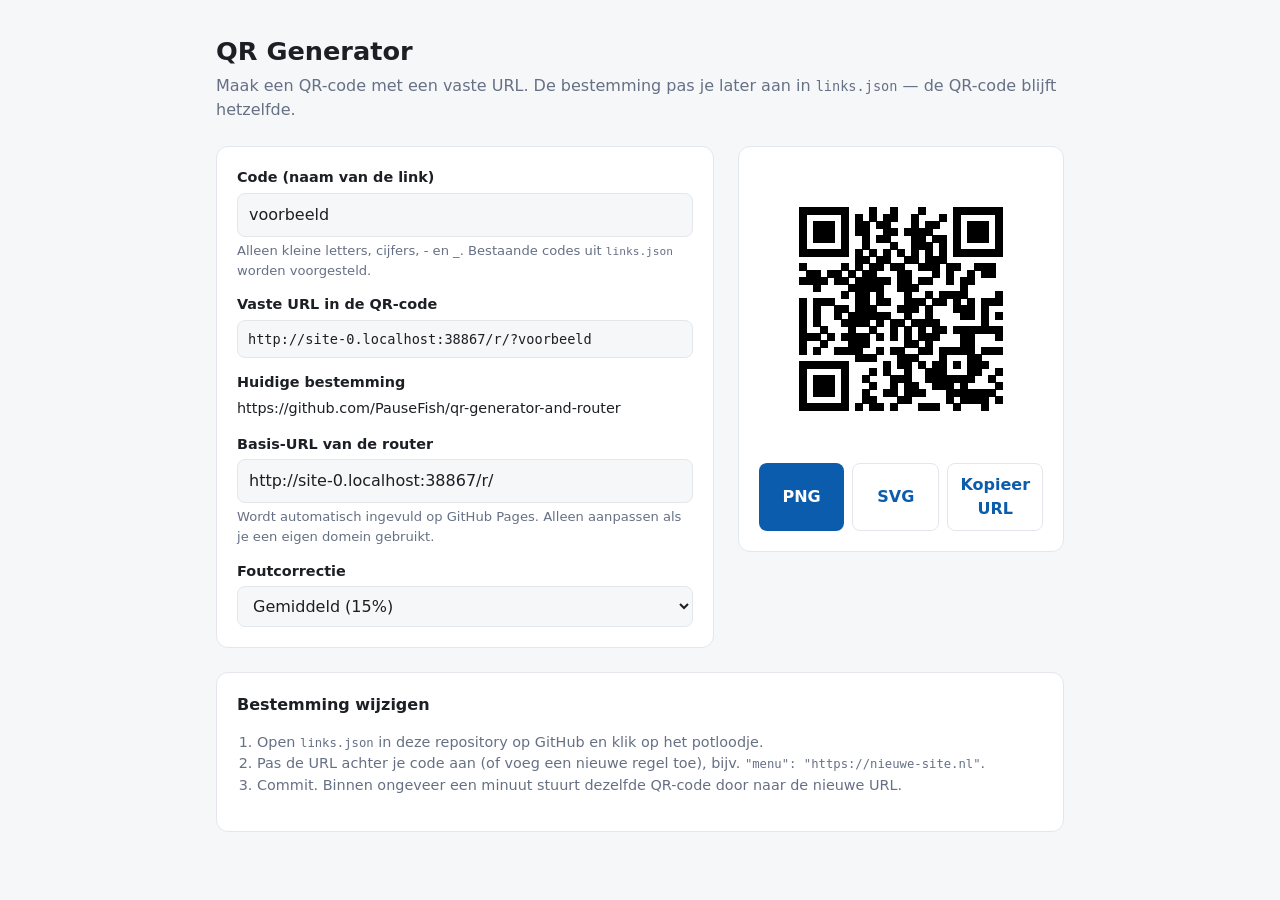
==== index.html @ 9d5bd78f "Add QR generator with editable redirect router for GitHub Pages Co-Authored-By: Claude Opus 5.5 <nor" ====
<!doctype html>
<html lang="nl">
<head>
  <meta charset="utf-8">
  <meta name="viewport" content="width=device-width, initial-scale=1">
  <title>QR Generator</title>
  <style>
    :root { --bg: #f6f7f9; --card: #fff; --text: #1c1f24; --muted: #667085; --border: #e3e6eb; --accent: #0b5cad; }
    @media (prefers-color-scheme: dark) {
      :root { --bg: #14161a; --card: #1d2026; --text: #e8eaee; --muted: #9aa3b2; --border: #2d323b; --accent: #6aa8ff; }
    }
    * { box-sizing: border-box; }
    body { margin: 0; font-family: system-ui, -apple-system, sans-serif; background: var(--bg); color: var(--text); line-height: 1.5; }
    main { max-width: 880px; margin: 0 auto; padding: 32px 16px; }
    h1 { margin: 0 0 4px; font-size: 1.6rem; }
    .lead { color: var(--muted); margin: 0 0 24px; }
    .grid { display: grid; grid-template-columns: 1fr auto; gap: 24px; align-items: start; }
    @media (max-width: 680px) { .grid { grid-template-columns: 1fr; } }
    .card { background: var(--card); border: 1px solid var(--border); border-radius: 12px; padding: 20px; }
    label { display: block; font-weight: 600; font-size: .9rem; margin: 14px 0 4px; }
    label:first-child { margin-top: 0; }
    input, select { width: 100%; padding: 9px 11px; font: inherit; border: 1px solid var(--border); border-radius: 8px; background: var(--bg); color: var(--text); }
    .hint { color: var(--muted); font-size: .82rem; margin: 4px 0 0; }
    .url { font-family: ui-monospace, monospace; font-size: .85rem; word-break: break-all; background: var(--bg); border: 1px solid var(--border); border-radius: 8px; padding: 8px 10px; }
    .dest { font-size: .9rem; word-break: break-all; }
    .dest.missing { color: #c2410c; }
    .qr { background: #fff; border-radius: 12px; padding: 12px; display: grid; place-items: center; }
    .qr canvas { display: block; width: 260px; height: 260px; image-rendering: pixelated; }
    .buttons { display: flex; gap: 8px; margin-top: 12px; flex-wrap: wrap; }
    button { flex: 1; padding: 9px 12px; font: inherit; font-weight: 600; border: 0; border-radius: 8px; background: var(--accent); color: #fff; cursor: pointer; }
    button.secondary { background: transparent; color: var(--accent); border: 1px solid var(--border); }
    ol { padding-left: 20px; color: var(--muted); font-size: .9rem; }
    code { font-family: ui-monospace, monospace; font-size: .85em; }
  </style>
</head>
<body>
<main>
  <h1>QR Generator</h1>
  <p class="lead">Maak een QR-code met een vaste URL. De bestemming pas je later aan in <code>links.json</code> — de QR-code blijft hetzelfde.</p>

  <div class="grid">
    <section class="card">
      <label for="code">Code (naam van de link)</label>
      <input id="code" list="codes" placeholder="bijv. menu" autocomplete="off">
      <datalist id="codes"></datalist>
      <p class="hint">Alleen kleine letters, cijfers, - en _. Bestaande codes uit <code>links.json</code> worden voorgesteld.</p>

      <label>Vaste URL in de QR-code</label>
      <div class="url" id="fixedUrl">–</div>

      <label>Huidige bestemming</label>
      <div class="dest" id="dest">–</div>

      <label for="base">Basis-URL van de router</label>
      <input id="base">
      <p class="hint">Wordt automatisch ingevuld op GitHub Pages. Alleen aanpassen als je een eigen domein gebruikt.</p>

      <label for="ecc">Foutcorrectie</label>
      <select id="ecc">
        <option value="L">Laag (7%)</option>
        <option value="M" selected>Gemiddeld (15%)</option>
        <option value="Q">Hoog (25%)</option>
        <option value="H">Zeer hoog (30%)</option>
      </select>
    </section>

    <section class="card">
      <div class="qr"><canvas id="canvas" width="260" height="260"></canvas></div>
      <div class="buttons">
        <button id="png">PNG</button>
        <button id="svg" class="secondary">SVG</button>
        <button id="copy" class="secondary">Kopieer URL</button>
      </div>
    </section>
  </div>

  <section class="card" style="margin-top:24px">
    <strong>Bestemming wijzigen</strong>
    <ol>
      <li>Open <code>links.json</code> in deze repository op GitHub en klik op het potloodje.</li>
      <li>Pas de URL achter je code aan (of voeg een nieuwe regel toe), bijv. <code>"menu": "https://nieuwe-site.nl"</code>.</li>
      <li>Commit. Binnen ongeveer een minuut stuurt dezelfde QR-code door naar de nieuwe URL.</li>
    </ol>
  </section>
</main>

<script src="vendor/qrcode.js"></script>
<script>
  var $ = function (id) { return document.getElementById(id); };
  var links = {};
  var currentText = '';

  // Router staat in de map r/ naast deze pagina
  $('base').value = new URL('r/', location.href.split(/[?#]/)[0]).href;

  function sanitize(s) { return s.trim().toLowerCase().replace(/[^a-z0-9_-]/g, ''); }

  function makeQr(text) {
    var qr = qrcode(0, $('ecc').value);
    qr.addData(text);
    qr.make();
    return qr;
  }

  function render() {
    var code = sanitize($('code').value);
    var canvas = $('canvas'), ctx = canvas.getContext('2d');
    ctx.fillStyle = '#fff'; ctx.fillRect(0, 0, canvas.width, canvas.height);

    if (!code) {
      currentText = '';
      $('fixedUrl').textContent = '–';
      $('dest').textContent = '–'; $('dest').className = 'dest';
      return;
    }

    var base = $('base').value.trim();
    if (base && !base.endsWith('/')) base += '/';
    currentText = base + '?' + code;
    $('fixedUrl').textContent = currentText;

    if (links[code]) {
      $('dest').textContent = links[code]; $('dest').className = 'dest';
    } else {
      $('dest').textContent = 'Nog niet ingesteld — voeg "' + code + '" toe aan links.json.';
      $('dest').className = 'dest missing';
    }

    var qr = makeQr(currentText);
    var n = qr.getModuleCount(), quiet = 4;
    var size = canvas.width, cell = size / (n + quiet * 2);
    ctx.fillStyle = '#000';
    for (var r = 0; r < n; r++)
      for (var c = 0; c < n; c++)
        if (qr.isDark(r, c))
          ctx.fillRect(Math.floor((c + quiet) * cell), Math.floor((r + quiet) * cell),
                       Math.ceil(cell), Math.ceil(cell));
  }

  function download(name, href) {
    var a = document.createElement('a');
    a.href = href; a.download = name; document.body.appendChild(a); a.click(); a.remove();
  }

  $('png').onclick = function () {
    if (!currentText) return;
    var qr = makeQr(currentText), n = qr.getModuleCount(), quiet = 4, scale = 20;
    var px = (n + quiet * 2) * scale;
    var cv = document.createElement('canvas'); cv.width = cv.height = px;
    var ctx = cv.getContext('2d');
    ctx.fillStyle = '#fff'; ctx.fillRect(0, 0, px, px); ctx.fillStyle = '#000';
    for (var r = 0; r < n; r++)
      for (var c = 0; c < n; c++)
        if (qr.isDark(r, c)) ctx.fillRect((c + quiet) * scale, (r + quiet) * scale, scale, scale);
    download('qr-' + sanitize($('code').value) + '.png', cv.toDataURL('image/png'));
  };

  $('svg').onclick = function () {
    if (!currentText) return;
    var qr = makeQr(currentText), n = qr.getModuleCount(), quiet = 4, total = n + quiet * 2, d = '';
    for (var r = 0; r < n; r++)
      for (var c = 0; c < n; c++)
        if (qr.isDark(r, c)) d += 'M' + (c + quiet) + ' ' + (r + quiet) + 'h1v1h-1z';
    var svg = '<svg xmlns="http://www.w3.org/2000/svg" viewBox="0 0 ' + total + ' ' + total +
      '" shape-rendering="crispEdges"><rect width="100%" height="100%" fill="#fff"/><path d="' + d + '" fill="#000"/></svg>';
    download('qr-' + sanitize($('code').value) + '.svg',
      URL.createObjectURL(new Blob([svg], { type: 'image/svg+xml' })));
  };

  $('copy').onclick = function () {
    if (!currentText) return;
    navigator.clipboard.writeText(currentText).then(function () {
      $('copy').textContent = 'Gekopieerd!';
      setTimeout(function () { $('copy').textContent = 'Kopieer URL'; }, 1500);
    });
  };

  ['code', 'base', 'ecc'].forEach(function (id) { $(id).addEventListener('input', render); });

  fetch('links.json?t=' + Date.now(), { cache: 'no-store' })
    .then(function (r) { return r.json(); })
    .then(function (data) {
      links = data || {};
      $('codes').innerHTML = '';
      Object.keys(links).forEach(function (k) {
        var o = document.createElement('option'); o.value = k; $('codes').appendChild(o);
      });
      if (!$('code').value && Object.keys(links)[0]) $('code').value = Object.keys(links)[0];
      render();
    })
    .catch(render);
</script>
</body>
</html>
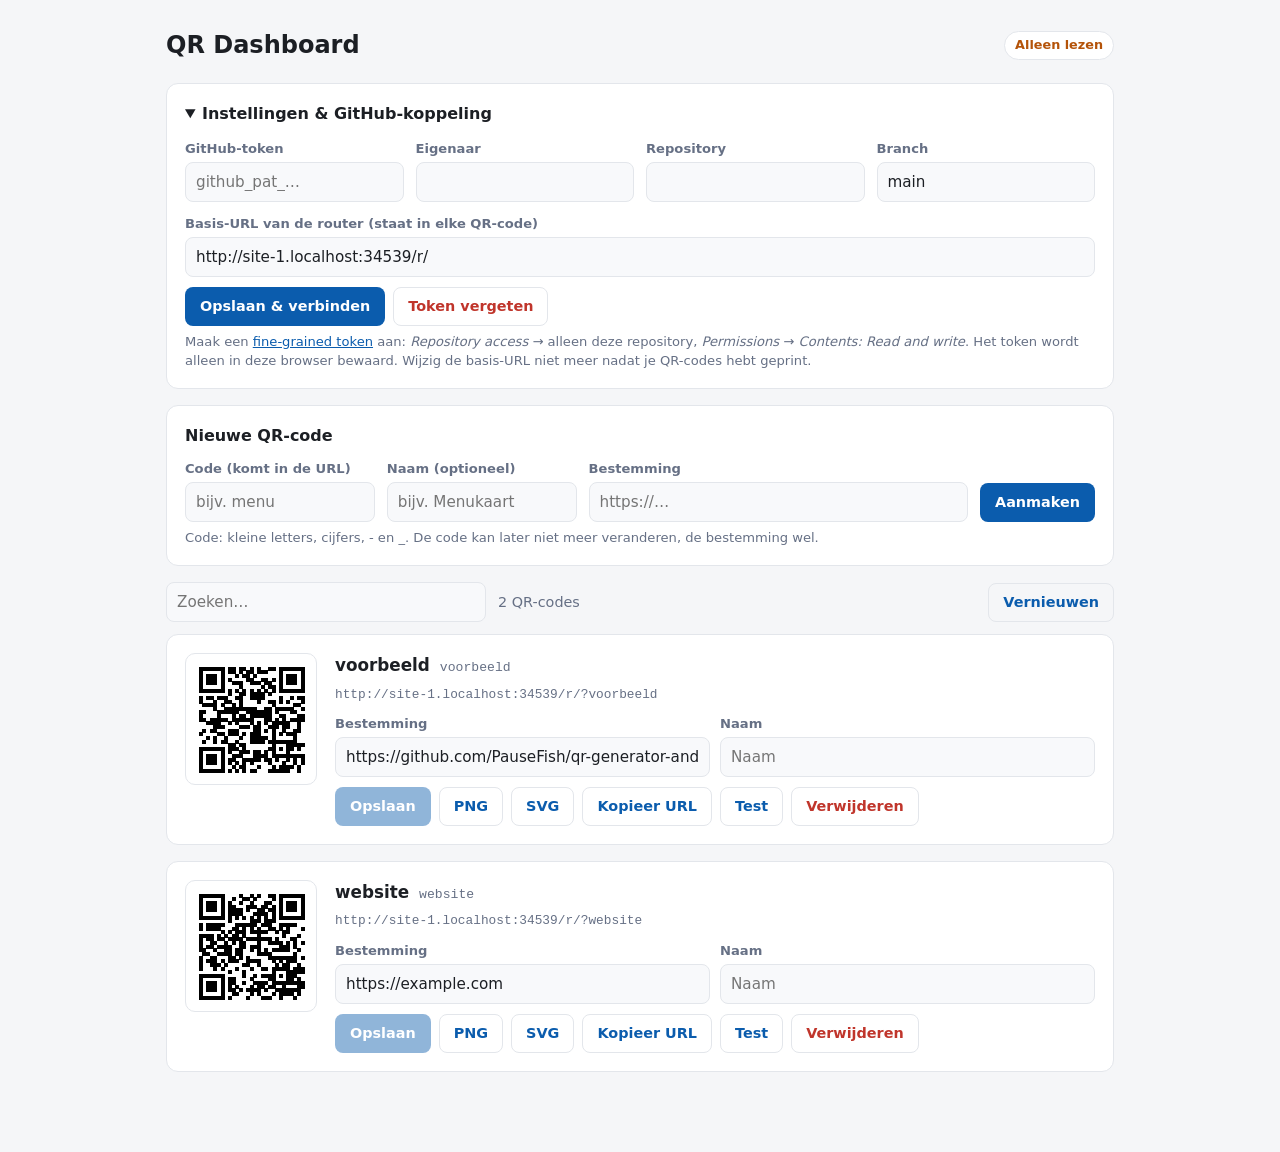
==== commit b0696efc: "Turn generator into QR dashboard that edits links.json via GitHub API Co-Authored-By: Claude Opus 5." ====
--- a/index.html
+++ b/index.html
@@ -3,192 +3,323 @@
 <head>
   <meta charset="utf-8">
   <meta name="viewport" content="width=device-width, initial-scale=1">
-  <title>QR Generator</title>
+  <meta name="robots" content="noindex">
+  <title>QR Dashboard</title>
   <style>
-    :root { --bg: #f6f7f9; --card: #fff; --text: #1c1f24; --muted: #667085; --border: #e3e6eb; --accent: #0b5cad; }
+    :root { --bg: #f5f6f8; --card: #fff; --text: #1c1f24; --muted: #667085; --border: #e3e6eb; --accent: #0b5cad; --accent-text: #fff; --danger: #c0352b; --ok: #1a7f4b; --warn: #b45309; --field: #f8f9fb; }
     @media (prefers-color-scheme: dark) {
-      :root { --bg: #14161a; --card: #1d2026; --text: #e8eaee; --muted: #9aa3b2; --border: #2d323b; --accent: #6aa8ff; }
+      :root { --bg: #121418; --card: #1b1e24; --text: #e8eaee; --muted: #98a1b0; --border: #2c313a; --accent: #6aa8ff; --accent-text: #0b1220; --danger: #ff7b72; --ok: #4ccf8a; --warn: #f0b35a; --field: #15181d; }
     }
     * { box-sizing: border-box; }
-    body { margin: 0; font-family: system-ui, -apple-system, sans-serif; background: var(--bg); color: var(--text); line-height: 1.5; }
-    main { max-width: 880px; margin: 0 auto; padding: 32px 16px; }
-    h1 { margin: 0 0 4px; font-size: 1.6rem; }
-    .lead { color: var(--muted); margin: 0 0 24px; }
-    .grid { display: grid; grid-template-columns: 1fr auto; gap: 24px; align-items: start; }
-    @media (max-width: 680px) { .grid { grid-template-columns: 1fr; } }
-    .card { background: var(--card); border: 1px solid var(--border); border-radius: 12px; padding: 20px; }
-    label { display: block; font-weight: 600; font-size: .9rem; margin: 14px 0 4px; }
-    label:first-child { margin-top: 0; }
-    input, select { width: 100%; padding: 9px 11px; font: inherit; border: 1px solid var(--border); border-radius: 8px; background: var(--bg); color: var(--text); }
-    .hint { color: var(--muted); font-size: .82rem; margin: 4px 0 0; }
-    .url { font-family: ui-monospace, monospace; font-size: .85rem; word-break: break-all; background: var(--bg); border: 1px solid var(--border); border-radius: 8px; padding: 8px 10px; }
-    .dest { font-size: .9rem; word-break: break-all; }
-    .dest.missing { color: #c2410c; }
-    .qr { background: #fff; border-radius: 12px; padding: 12px; display: grid; place-items: center; }
-    .qr canvas { display: block; width: 260px; height: 260px; image-rendering: pixelated; }
-    .buttons { display: flex; gap: 8px; margin-top: 12px; flex-wrap: wrap; }
-    button { flex: 1; padding: 9px 12px; font: inherit; font-weight: 600; border: 0; border-radius: 8px; background: var(--accent); color: #fff; cursor: pointer; }
-    button.secondary { background: transparent; color: var(--accent); border: 1px solid var(--border); }
-    ol { padding-left: 20px; color: var(--muted); font-size: .9rem; }
-    code { font-family: ui-monospace, monospace; font-size: .85em; }
+    body { margin: 0; font-family: system-ui, -apple-system, "Segoe UI", sans-serif; background: var(--bg); color: var(--text); line-height: 1.45; }
+    main { max-width: 980px; margin: 0 auto; padding: 28px 16px 64px; }
+    header { display: flex; align-items: center; gap: 12px; flex-wrap: wrap; margin-bottom: 20px; }
+    h1 { margin: 0; font-size: 1.5rem; flex: 1; }
+    h2 { font-size: 1rem; margin: 0 0 12px; }
+    .pill { font-size: .8rem; font-weight: 600; padding: 4px 10px; border-radius: 999px; border: 1px solid var(--border); background: var(--card); }
+    .pill.ok { color: var(--ok); } .pill.ro { color: var(--warn); }
+    .card { background: var(--card); border: 1px solid var(--border); border-radius: 12px; padding: 18px; margin-bottom: 16px; }
+    label { display: block; font-weight: 600; font-size: .82rem; margin: 0 0 4px; color: var(--muted); }
+    input { width: 100%; padding: 8px 10px; font: inherit; font-size: .95rem; border: 1px solid var(--border); border-radius: 8px; background: var(--field); color: var(--text); min-width: 0; }
+    input:focus { outline: 2px solid var(--accent); outline-offset: -1px; }
+    .row { display: grid; gap: 12px; grid-template-columns: 1fr 1fr 2fr auto; align-items: end; }
+    .row2 { display: grid; gap: 12px; grid-template-columns: 1fr 1fr; }
+    @media (max-width: 760px) { .row, .row2 { grid-template-columns: 1fr; } }
+    button { padding: 8px 14px; font: inherit; font-size: .9rem; font-weight: 600; border: 1px solid transparent; border-radius: 8px; background: var(--accent); color: var(--accent-text); cursor: pointer; white-space: nowrap; }
+    button.ghost { background: transparent; color: var(--accent); border-color: var(--border); }
+    button.danger { background: transparent; color: var(--danger); border-color: var(--border); }
+    button:disabled { opacity: .45; cursor: default; }
+    .hint { color: var(--muted); font-size: .82rem; margin: 6px 0 0; }
+    .hint a { color: var(--accent); }
+    details summary { cursor: pointer; font-weight: 600; }
+    details[open] summary { margin-bottom: 14px; }
+    .settings-grid { display: grid; gap: 12px; grid-template-columns: repeat(auto-fit, minmax(200px, 1fr)); }
+    .toolbar { display: flex; gap: 12px; align-items: center; margin: 8px 0 12px; flex-wrap: wrap; }
+    .toolbar input { max-width: 320px; }
+    .toolbar .count { color: var(--muted); font-size: .9rem; }
+    .qr-item { display: grid; grid-template-columns: 132px 1fr; gap: 18px; align-items: start; }
+    @media (max-width: 560px) { .qr-item { grid-template-columns: 1fr; } }
+    .qr-box { background: #fff; border-radius: 10px; padding: 6px; width: 132px; height: 132px; border: 1px solid var(--border); }
+    .qr-box canvas { width: 120px; height: 120px; display: block; }
+    .title { display: flex; align-items: baseline; gap: 10px; flex-wrap: wrap; margin-bottom: 8px; }
+    .title strong { font-size: 1.05rem; }
+    .code { font-family: ui-monospace, Consolas, monospace; font-size: .82rem; color: var(--muted); }
+    .fixed { font-family: ui-monospace, Consolas, monospace; font-size: .8rem; color: var(--muted); word-break: break-all; margin: 0 0 10px; }
+    .actions { display: flex; gap: 8px; flex-wrap: wrap; margin-top: 10px; }
+    .target-row { display: grid; grid-template-columns: 1fr 1fr; gap: 10px; }
+    @media (max-width: 760px) { .target-row { grid-template-columns: 1fr; } }
+    .empty { text-align: center; color: var(--muted); padding: 32px 16px; }
+    #toast { position: fixed; left: 50%; bottom: 20px; transform: translateX(-50%); background: var(--text); color: var(--bg); padding: 10px 16px; border-radius: 8px; font-size: .9rem; opacity: 0; pointer-events: none; transition: opacity .2s; max-width: calc(100% - 32px); }
+    #toast.show { opacity: 1; }
+    #toast.err { background: var(--danger); color: #fff; }
+    code { font-family: ui-monospace, Consolas, monospace; font-size: .85em; }
   </style>
 </head>
 <body>
 <main>
-  <h1>QR Generator</h1>
-  <p class="lead">Maak een QR-code met een vaste URL. De bestemming pas je later aan in <code>links.json</code> — de QR-code blijft hetzelfde.</p>
-
-  <div class="grid">
-    <section class="card">
-      <label for="code">Code (naam van de link)</label>
-      <input id="code" list="codes" placeholder="bijv. menu" autocomplete="off">
-      <datalist id="codes"></datalist>
-      <p class="hint">Alleen kleine letters, cijfers, - en _. Bestaande codes uit <code>links.json</code> worden voorgesteld.</p>
-
-      <label>Vaste URL in de QR-code</label>
-      <div class="url" id="fixedUrl">–</div>
-
-      <label>Huidige bestemming</label>
-      <div class="dest" id="dest">–</div>
-
-      <label for="base">Basis-URL van de router</label>
-      <input id="base">
-      <p class="hint">Wordt automatisch ingevuld op GitHub Pages. Alleen aanpassen als je een eigen domein gebruikt.</p>
-
-      <label for="ecc">Foutcorrectie</label>
-      <select id="ecc">
-        <option value="L">Laag (7%)</option>
-        <option value="M" selected>Gemiddeld (15%)</option>
-        <option value="Q">Hoog (25%)</option>
-        <option value="H">Zeer hoog (30%)</option>
-      </select>
-    </section>
-
-    <section class="card">
-      <div class="qr"><canvas id="canvas" width="260" height="260"></canvas></div>
-      <div class="buttons">
-        <button id="png">PNG</button>
-        <button id="svg" class="secondary">SVG</button>
-        <button id="copy" class="secondary">Kopieer URL</button>
-      </div>
-    </section>
+  <header>
+    <h1>QR Dashboard</h1>
+    <span id="status" class="pill ro">Alleen lezen</span>
+  </header>
+
+  <details class="card" id="settings">
+    <summary>Instellingen &amp; GitHub-koppeling</summary>
+    <div class="settings-grid">
+      <div><label for="token">GitHub-token</label><input id="token" type="password" autocomplete="off" placeholder="github_pat_…"></div>
+      <div><label for="owner">Eigenaar</label><input id="owner"></div>
+      <div><label for="repo">Repository</label><input id="repo"></div>
+      <div><label for="branch">Branch</label><input id="branch"></div>
+      <div style="grid-column: 1 / -1"><label for="base">Basis-URL van de router (staat in elke QR-code)</label><input id="base"></div>
+    </div>
+    <div class="actions">
+      <button id="saveSettings">Opslaan &amp; verbinden</button>
+      <button id="forget" class="danger">Token vergeten</button>
+    </div>
+    <p class="hint">
+      Maak een <a href="https://github.com/settings/personal-access-tokens/new" target="_blank" rel="noopener">fine-grained token</a> aan:
+      <em>Repository access</em> → alleen deze repository, <em>Permissions</em> → <em>Contents: Read and write</em>.
+      Het token wordt alleen in deze browser bewaard. Wijzig de basis-URL niet meer nadat je QR-codes hebt geprint.
+    </p>
+  </details>
+
+  <section class="card">
+    <h2>Nieuwe QR-code</h2>
+    <div class="row">
+      <div><label for="newCode">Code (komt in de URL)</label><input id="newCode" placeholder="bijv. menu" autocomplete="off"></div>
+      <div><label for="newLabel">Naam (optioneel)</label><input id="newLabel" placeholder="bijv. Menukaart"></div>
+      <div><label for="newUrl">Bestemming</label><input id="newUrl" type="url" placeholder="https://…"></div>
+      <button id="create">Aanmaken</button>
+    </div>
+    <p class="hint">Code: kleine letters, cijfers, - en _. De code kan later niet meer veranderen, de bestemming wel.</p>
+  </section>
+
+  <div class="toolbar">
+    <input id="search" type="search" placeholder="Zoeken…">
+    <span class="count" id="count"></span>
+    <span style="flex:1"></span>
+    <button id="reload" class="ghost">Vernieuwen</button>
   </div>
 
-  <section class="card" style="margin-top:24px">
-    <strong>Bestemming wijzigen</strong>
-    <ol>
-      <li>Open <code>links.json</code> in deze repository op GitHub en klik op het potloodje.</li>
-      <li>Pas de URL achter je code aan (of voeg een nieuwe regel toe), bijv. <code>"menu": "https://nieuwe-site.nl"</code>.</li>
-      <li>Commit. Binnen ongeveer een minuut stuurt dezelfde QR-code door naar de nieuwe URL.</li>
-    </ol>
-  </section>
+  <div id="list"></div>
 </main>
+<div id="toast"></div>
 
 <script src="vendor/qrcode.js"></script>
 <script>
+(function () {
   var $ = function (id) { return document.getElementById(id); };
-  var links = {};
-  var currentText = '';
-
-  // Router staat in de map r/ naast deze pagina
-  $('base').value = new URL('r/', location.href.split(/[?#]/)[0]).href;
-
-  function sanitize(s) { return s.trim().toLowerCase().replace(/[^a-z0-9_-]/g, ''); }
-
-  function makeQr(text) {
-    var qr = qrcode(0, $('ecc').value);
-    qr.addData(text);
-    qr.make();
-    return qr;
-  }
+  var LS = 'qrdash:';
+  var store = {
+    get: function (k) { try { return localStorage.getItem(LS + k); } catch (e) { return null; } },
+    set: function (k, v) { try { v == null ? localStorage.removeItem(LS + k) : localStorage.setItem(LS + k, v); } catch (e) {} }
+  };
+
+  // ---------- Instellingen ----------
+  var pageBase = location.href.split(/[?#]/)[0].replace(/[^/]*$/, '');
+  var guessOwner = '', guessRepo = '';
+  if (/\.github\.io$/i.test(location.hostname)) {
+    guessOwner = location.hostname.split('.')[0];
+    guessRepo = location.pathname.split('/').filter(Boolean)[0] || location.hostname;
+  }
+  var cfg = {
+    token: store.get('token') || '',
+    owner: store.get('owner') || guessOwner,
+    repo: store.get('repo') || guessRepo,
+    branch: store.get('branch') || 'main',
+    base: store.get('base') || pageBase + 'r/'
+  };
+  ['token', 'owner', 'repo', 'branch', 'base'].forEach(function (k) { $(k).value = cfg[k]; });
+  if (!cfg.token) $('settings').open = true;
+
+  // ---------- Data ----------
+  var links = {};   // code -> { url, label }
+  var sha = null;   // sha van links.json (nodig om te schrijven)
+
+  function norm(v) {
+    if (typeof v === 'string') return { url: v, label: '' };
+    if (v && typeof v === 'object') return { url: String(v.url || ''), label: String(v.label || '') };
+    return { url: '', label: '' };
+  }
+  function parse(json) {
+    var out = {}, data = JSON.parse(json || '{}');
+    Object.keys(data).forEach(function (k) { out[k] = norm(data[k]); });
+    return out;
+  }
+  function serialize(obj) {
+    var out = {};
+    Object.keys(obj).forEach(function (k) {
+      out[k] = obj[k].label ? { url: obj[k].url, label: obj[k].label } : obj[k].url;
+    });
+    return JSON.stringify(out, null, 2) + '\n';
+  }
+  function b64decode(s) { var bin = atob(s.replace(/\s/g, '')); var bytes = new Uint8Array(bin.length); for (var i = 0; i < bin.length; i++) bytes[i] = bin.charCodeAt(i); return new TextDecoder().decode(bytes); }
+  function b64encode(s) { var bytes = new TextEncoder().encode(s), bin = ''; for (var i = 0; i < bytes.length; i++) bin += String.fromCharCode(bytes[i]); return btoa(bin); }
+
+  function api(path, opts) {
+    opts = opts || {};
+    opts.headers = Object.assign({ 'Accept': 'application/vnd.github+json', 'Authorization': 'Bearer ' + cfg.token, 'X-GitHub-Api-Version': '2022-11-28' }, opts.headers || {});
+    opts.cache = 'no-store';
+    return fetch('https://api.github.com/repos/' + encodeURIComponent(cfg.owner) + '/' + encodeURIComponent(cfg.repo) + path, opts)
+      .then(function (r) {
+        if (r.ok) return r.json();
+        return r.json().catch(function () { return {}; }).then(function (body) {
+          var m = { 401: 'Token ongeldig of verlopen.', 403: 'Token heeft geen schrijfrechten (Contents: Read and write).', 404: 'Repository, branch of links.json niet gevonden — of het token heeft geen toegang.', 409: 'Conflict: het bestand is net gewijzigd. Probeer opnieuw.', 422: 'GitHub weigerde de wijziging.' }[r.status];
+          var err = new Error(m || ('GitHub-fout ' + r.status + (body.message ? ': ' + body.message : '')));
+          err.status = r.status; throw err;
+        });
+      });
+  }
+  var filePath = '/contents/links.json';
+
+  function fetchRemote() {
+    return api(filePath + '?ref=' + encodeURIComponent(cfg.branch)).then(function (f) {
+      sha = f.sha; return parse(b64decode(f.content));
+    });
+  }
+
+  function load() {
+    var p = cfg.token
+      ? fetchRemote()
+      : fetch('links.json?t=' + Date.now(), { cache: 'no-store' }).then(function (r) { if (!r.ok) throw new Error('links.json niet gevonden'); return r.text(); }).then(parse);
+    return p.then(function (data) { links = data; setStatus(!!cfg.token); render(); })
+      .catch(function (e) { setStatus(false); toast(e.message, true); render(); });
+  }
+
+  // Haalt altijd de nieuwste versie op, past mutate toe en schrijft terug.
+  function commit(message, mutate) {
+    if (!cfg.token) { $('settings').open = true; toast('Vul eerst een GitHub-token in om te kunnen opslaan.', true); return Promise.reject(); }
+    setBusy(true);
+    return fetchRemote().then(function (fresh) {
+      mutate(fresh);
+      return api(filePath, { method: 'PUT', body: JSON.stringify({ message: message, content: b64encode(serialize(fresh)), sha: sha, branch: cfg.branch }) })
+        .then(function (res) { sha = res.content.sha; links = fresh; render(); toast('Opgeslagen. Live binnen ±1 minuut.'); });
+    }).catch(function (e) { if (e) toast(e.message, true); throw e; })
+      .finally(function () { setBusy(false); });
+  }
+
+  // ---------- QR ----------
+  function fixedUrl(code) { var b = cfg.base.trim(); if (b && !/\/$/.test(b)) b += '/'; return b + '?' + code; }
+  function makeQr(text) { var q = qrcode(0, 'M'); q.addData(text); q.make(); return q; }
+  function drawQr(canvas, text, cssSize) {
+    var q = makeQr(text), n = q.getModuleCount(), quiet = 2, total = n + quiet * 2;
+    var dpr = window.devicePixelRatio || 1, px = Math.round(cssSize * dpr);
+    canvas.width = canvas.height = px;
+    var ctx = canvas.getContext('2d'), cell = px / total;
+    ctx.fillStyle = '#fff'; ctx.fillRect(0, 0, px, px); ctx.fillStyle = '#000';
+    for (var r = 0; r < n; r++) for (var c = 0; c < n; c++)
+      if (q.isDark(r, c)) ctx.fillRect(Math.floor((c + quiet) * cell), Math.floor((r + quiet) * cell), Math.ceil(cell), Math.ceil(cell));
+  }
+  function download(name, href) { var a = document.createElement('a'); a.href = href; a.download = name; document.body.appendChild(a); a.click(); a.remove(); }
+  function downloadPng(code) {
+    var q = makeQr(fixedUrl(code)), n = q.getModuleCount(), quiet = 4, s = 20, px = (n + quiet * 2) * s;
+    var cv = document.createElement('canvas'); cv.width = cv.height = px;
+    var ctx = cv.getContext('2d'); ctx.fillStyle = '#fff'; ctx.fillRect(0, 0, px, px); ctx.fillStyle = '#000';
+    for (var r = 0; r < n; r++) for (var c = 0; c < n; c++) if (q.isDark(r, c)) ctx.fillRect((c + quiet) * s, (r + quiet) * s, s, s);
+    download('qr-' + code + '.png', cv.toDataURL('image/png'));
+  }
+  function downloadSvg(code) {
+    var q = makeQr(fixedUrl(code)), n = q.getModuleCount(), quiet = 4, t = n + quiet * 2, d = '';
+    for (var r = 0; r < n; r++) for (var c = 0; c < n; c++) if (q.isDark(r, c)) d += 'M' + (c + quiet) + ' ' + (r + quiet) + 'h1v1h-1z';
+    var svg = '<svg xmlns="http://www.w3.org/2000/svg" viewBox="0 0 ' + t + ' ' + t + '" shape-rendering="crispEdges"><rect width="100%" height="100%" fill="#fff"/><path d="' + d + '" fill="#000"/></svg>';
+    download('qr-' + code + '.svg', URL.createObjectURL(new Blob([svg], { type: 'image/svg+xml' })));
+  }
+
+  // ---------- UI ----------
+  function el(tag, attrs, children) {
+    var e = document.createElement(tag);
+    Object.keys(attrs || {}).forEach(function (k) { if (k === 'text') e.textContent = attrs[k]; else if (k === 'on') Object.keys(attrs.on).forEach(function (ev) { e.addEventListener(ev, attrs.on[ev]); }); else e.setAttribute(k, attrs[k]); });
+    (children || []).forEach(function (c) { if (c) e.appendChild(c); });
+    return e;
+  }
+  function validUrl(u) { try { var x = new URL(u); return x.protocol === 'https:' || x.protocol === 'http:'; } catch (e) { return false; } }
 
   function render() {
-    var code = sanitize($('code').value);
-    var canvas = $('canvas'), ctx = canvas.getContext('2d');
-    ctx.fillStyle = '#fff'; ctx.fillRect(0, 0, canvas.width, canvas.height);
-
-    if (!code) {
-      currentText = '';
-      $('fixedUrl').textContent = '–';
-      $('dest').textContent = '–'; $('dest').className = 'dest';
-      return;
-    }
-
-    var base = $('base').value.trim();
-    if (base && !base.endsWith('/')) base += '/';
-    currentText = base + '?' + code;
-    $('fixedUrl').textContent = currentText;
-
-    if (links[code]) {
-      $('dest').textContent = links[code]; $('dest').className = 'dest';
-    } else {
-      $('dest').textContent = 'Nog niet ingesteld — voeg "' + code + '" toe aan links.json.';
-      $('dest').className = 'dest missing';
-    }
-
-    var qr = makeQr(currentText);
-    var n = qr.getModuleCount(), quiet = 4;
-    var size = canvas.width, cell = size / (n + quiet * 2);
-    ctx.fillStyle = '#000';
-    for (var r = 0; r < n; r++)
-      for (var c = 0; c < n; c++)
-        if (qr.isDark(r, c))
-          ctx.fillRect(Math.floor((c + quiet) * cell), Math.floor((r + quiet) * cell),
-                       Math.ceil(cell), Math.ceil(cell));
-  }
-
-  function download(name, href) {
-    var a = document.createElement('a');
-    a.href = href; a.download = name; document.body.appendChild(a); a.click(); a.remove();
-  }
-
-  $('png').onclick = function () {
-    if (!currentText) return;
-    var qr = makeQr(currentText), n = qr.getModuleCount(), quiet = 4, scale = 20;
-    var px = (n + quiet * 2) * scale;
-    var cv = document.createElement('canvas'); cv.width = cv.height = px;
-    var ctx = cv.getContext('2d');
-    ctx.fillStyle = '#fff'; ctx.fillRect(0, 0, px, px); ctx.fillStyle = '#000';
-    for (var r = 0; r < n; r++)
-      for (var c = 0; c < n; c++)
-        if (qr.isDark(r, c)) ctx.fillRect((c + quiet) * scale, (r + quiet) * scale, scale, scale);
-    download('qr-' + sanitize($('code').value) + '.png', cv.toDataURL('image/png'));
-  };
-
-  $('svg').onclick = function () {
-    if (!currentText) return;
-    var qr = makeQr(currentText), n = qr.getModuleCount(), quiet = 4, total = n + quiet * 2, d = '';
-    for (var r = 0; r < n; r++)
-      for (var c = 0; c < n; c++)
-        if (qr.isDark(r, c)) d += 'M' + (c + quiet) + ' ' + (r + quiet) + 'h1v1h-1z';
-    var svg = '<svg xmlns="http://www.w3.org/2000/svg" viewBox="0 0 ' + total + ' ' + total +
-      '" shape-rendering="crispEdges"><rect width="100%" height="100%" fill="#fff"/><path d="' + d + '" fill="#000"/></svg>';
-    download('qr-' + sanitize($('code').value) + '.svg',
-      URL.createObjectURL(new Blob([svg], { type: 'image/svg+xml' })));
-  };
-
-  $('copy').onclick = function () {
-    if (!currentText) return;
-    navigator.clipboard.writeText(currentText).then(function () {
-      $('copy').textContent = 'Gekopieerd!';
-      setTimeout(function () { $('copy').textContent = 'Kopieer URL'; }, 1500);
+    var list = $('list'), q = $('search').value.trim().toLowerCase();
+    var codes = Object.keys(links);
+    var shown = codes.filter(function (k) { return !q || (k + ' ' + links[k].label + ' ' + links[k].url).toLowerCase().indexOf(q) !== -1; });
+    $('count').textContent = codes.length + (codes.length === 1 ? ' QR-code' : ' QR-codes');
+    list.innerHTML = '';
+    if (!shown.length) { list.appendChild(el('div', { class: 'card empty', text: codes.length ? 'Geen resultaten.' : 'Nog geen QR-codes. Maak er hierboven een aan.' })); return; }
+
+    shown.forEach(function (code) {
+      var item = links[code];
+      var canvas = el('canvas');
+      var urlIn = el('input', { type: 'url', value: item.url, 'aria-label': 'Bestemming' });
+      var labelIn = el('input', { value: item.label, placeholder: 'Naam', 'aria-label': 'Naam' });
+      var save = el('button', { text: 'Opslaan', disabled: '' });
+      var dirty = function () { save.disabled = urlIn.value.trim() === item.url && labelIn.value.trim() === item.label; };
+      urlIn.addEventListener('input', dirty); labelIn.addEventListener('input', dirty);
+
+      save.addEventListener('click', function () {
+        var u = urlIn.value.trim(), l = labelIn.value.trim();
+        if (!validUrl(u)) return toast('Ongeldige URL (moet met http:// of https:// beginnen).', true);
+        commit('Update QR "' + code + '" → ' + u, function (d) { d[code] = { url: u, label: l }; }).catch(function () {});
+      });
+
+      var fixed = fixedUrl(code);
+      var card = el('div', { class: 'card qr-item' }, [
+        el('div', { class: 'qr-box' }, [canvas]),
+        el('div', {}, [
+          el('div', { class: 'title' }, [el('strong', { text: item.label || code }), el('span', { class: 'code', text: code })]),
+          el('p', { class: 'fixed', text: fixed }),
+          el('div', { class: 'target-row' }, [
+            el('div', {}, [el('label', { text: 'Bestemming' }), urlIn]),
+            el('div', {}, [el('label', { text: 'Naam' }), labelIn])
+          ]),
+          el('div', { class: 'actions' }, [
+            save,
+            el('button', { class: 'ghost', text: 'PNG', on: { click: function () { downloadPng(code); } } }),
+            el('button', { class: 'ghost', text: 'SVG', on: { click: function () { downloadSvg(code); } } }),
+            el('button', { class: 'ghost', text: 'Kopieer URL', on: { click: function () { navigator.clipboard.writeText(fixed).then(function () { toast('URL gekopieerd.'); }); } } }),
+            el('button', { class: 'ghost', text: 'Test', on: { click: function () { window.open(fixed, '_blank', 'noopener'); } } }),
+            el('button', { class: 'danger', text: 'Verwijderen', on: { click: function () {
+              if (!confirm('QR-code "' + code + '" verwijderen?\n\nGeprinte exemplaren werken daarna niet meer.')) return;
+              commit('Delete QR "' + code + '"', function (d) { delete d[code]; }).catch(function () {});
+            } } })
+          ])
+        ])
+      ]);
+      list.appendChild(card);
+      drawQr(canvas, fixed, 120);
     });
-  };
-
-  ['code', 'base', 'ecc'].forEach(function (id) { $(id).addEventListener('input', render); });
-
-  fetch('links.json?t=' + Date.now(), { cache: 'no-store' })
-    .then(function (r) { return r.json(); })
-    .then(function (data) {
-      links = data || {};
-      $('codes').innerHTML = '';
-      Object.keys(links).forEach(function (k) {
-        var o = document.createElement('option'); o.value = k; $('codes').appendChild(o);
-      });
-      if (!$('code').value && Object.keys(links)[0]) $('code').value = Object.keys(links)[0];
-      render();
-    })
-    .catch(render);
+  }
+
+  function setStatus(connected) {
+    $('status').textContent = connected ? 'Verbonden met ' + cfg.owner + '/' + cfg.repo : 'Alleen lezen';
+    $('status').className = 'pill ' + (connected ? 'ok' : 'ro');
+  }
+  function setBusy(b) {
+    document.querySelectorAll('button').forEach(function (x) {
+      if (b) { x.dataset.wasDisabled = x.disabled; x.disabled = true; }
+      else if (x.dataset.wasDisabled !== undefined) { x.disabled = x.dataset.wasDisabled === 'true'; delete x.dataset.wasDisabled; }
+    });
+  }
+  var toastTimer;
+  function toast(msg, err) { var t = $('toast'); t.textContent = msg; t.className = 'show' + (err ? ' err' : ''); clearTimeout(toastTimer); toastTimer = setTimeout(function () { t.className = ''; }, err ? 5000 : 2500); }
+
+  // ---------- Events ----------
+  $('saveSettings').addEventListener('click', function () {
+    ['token', 'owner', 'repo', 'branch', 'base'].forEach(function (k) { cfg[k] = $(k).value.trim(); store.set(k, cfg[k] || null); });
+    load().then(function () { if (cfg.token && sha) { $('settings').open = false; toast('Verbonden.'); } });
+  });
+  $('forget').addEventListener('click', function () { cfg.token = ''; $('token').value = ''; store.set('token', null); sha = null; load(); toast('Token verwijderd uit deze browser.'); });
+  $('reload').addEventListener('click', load);
+  $('search').addEventListener('input', render);
+  $('newCode').addEventListener('input', function () { this.value = this.value.toLowerCase().replace(/[^a-z0-9_-]/g, ''); });
+
+  $('create').addEventListener('click', function () {
+    var code = $('newCode').value.trim(), label = $('newLabel').value.trim(), url = $('newUrl').value.trim();
+    if (!code) return toast('Vul een code in.', true);
+    if (!validUrl(url)) return toast('Ongeldige bestemming (moet met http:// of https:// beginnen).', true);
+    if (links[code]) return toast('Code "' + code + '" bestaat al.', true);
+    commit('Add QR "' + code + '" → ' + url, function (d) {
+      if (d[code]) throw new Error('Code "' + code + '" bestaat al.');
+      d[code] = { url: url, label: label };
+    }).then(function () { $('newCode').value = $('newLabel').value = $('newUrl').value = ''; $('search').value = ''; render(); }).catch(function () {});
+  });
+
+  load();
+})();
 </script>
 </body>
 </html>
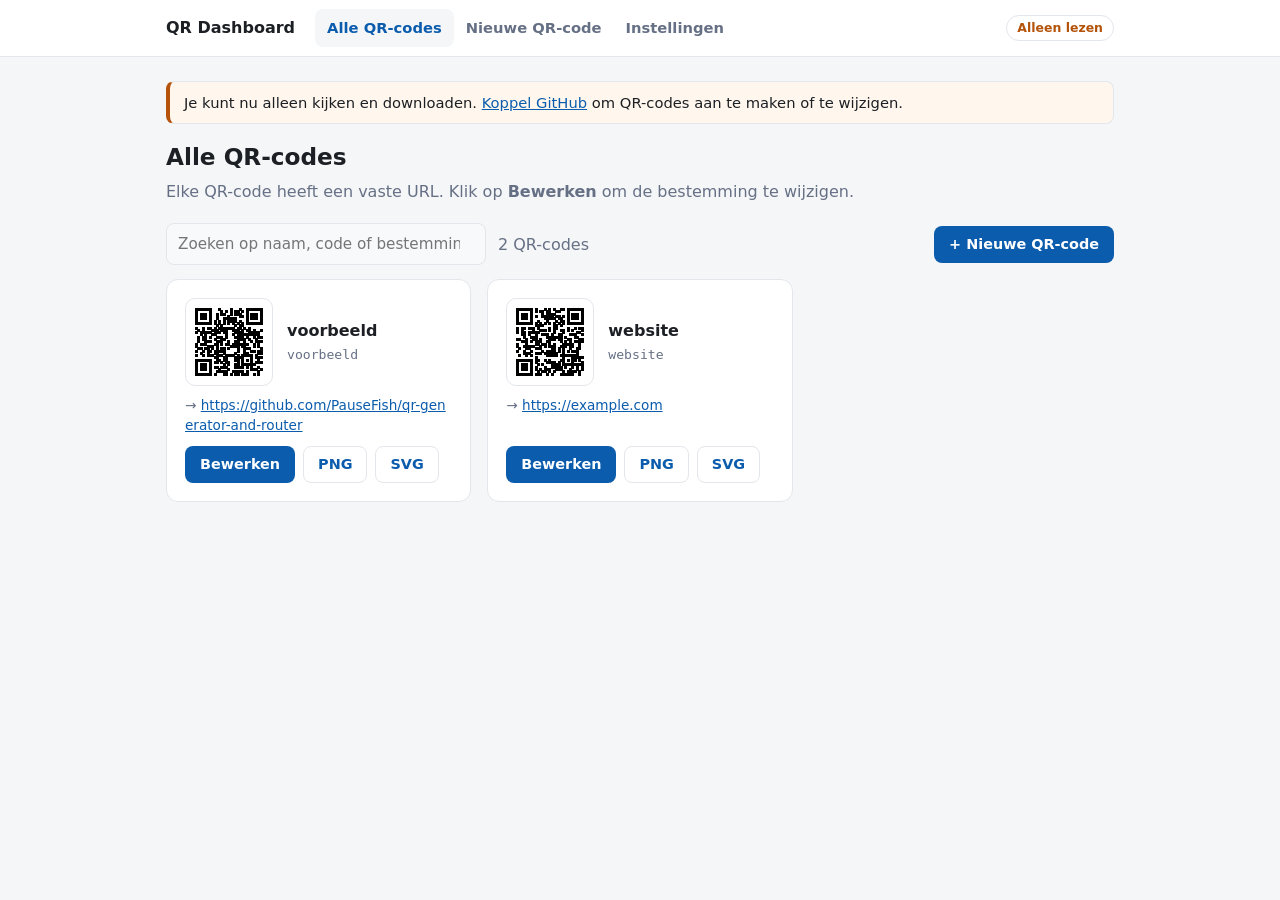
==== commit d80b577d: "Split dashboard into overview, new, edit and settings pages Co-Authored-By: Claude Opus 5.5 <noreply" ====
--- a/index.html
+++ b/index.html
@@ -4,322 +4,61 @@
   <meta charset="utf-8">
   <meta name="viewport" content="width=device-width, initial-scale=1">
   <meta name="robots" content="noindex">
-  <title>QR Dashboard</title>
-  <style>
-    :root { --bg: #f5f6f8; --card: #fff; --text: #1c1f24; --muted: #667085; --border: #e3e6eb; --accent: #0b5cad; --accent-text: #fff; --danger: #c0352b; --ok: #1a7f4b; --warn: #b45309; --field: #f8f9fb; }
-    @media (prefers-color-scheme: dark) {
-      :root { --bg: #121418; --card: #1b1e24; --text: #e8eaee; --muted: #98a1b0; --border: #2c313a; --accent: #6aa8ff; --accent-text: #0b1220; --danger: #ff7b72; --ok: #4ccf8a; --warn: #f0b35a; --field: #15181d; }
-    }
-    * { box-sizing: border-box; }
-    body { margin: 0; font-family: system-ui, -apple-system, "Segoe UI", sans-serif; background: var(--bg); color: var(--text); line-height: 1.45; }
-    main { max-width: 980px; margin: 0 auto; padding: 28px 16px 64px; }
-    header { display: flex; align-items: center; gap: 12px; flex-wrap: wrap; margin-bottom: 20px; }
-    h1 { margin: 0; font-size: 1.5rem; flex: 1; }
-    h2 { font-size: 1rem; margin: 0 0 12px; }
-    .pill { font-size: .8rem; font-weight: 600; padding: 4px 10px; border-radius: 999px; border: 1px solid var(--border); background: var(--card); }
-    .pill.ok { color: var(--ok); } .pill.ro { color: var(--warn); }
-    .card { background: var(--card); border: 1px solid var(--border); border-radius: 12px; padding: 18px; margin-bottom: 16px; }
-    label { display: block; font-weight: 600; font-size: .82rem; margin: 0 0 4px; color: var(--muted); }
-    input { width: 100%; padding: 8px 10px; font: inherit; font-size: .95rem; border: 1px solid var(--border); border-radius: 8px; background: var(--field); color: var(--text); min-width: 0; }
-    input:focus { outline: 2px solid var(--accent); outline-offset: -1px; }
-    .row { display: grid; gap: 12px; grid-template-columns: 1fr 1fr 2fr auto; align-items: end; }
-    .row2 { display: grid; gap: 12px; grid-template-columns: 1fr 1fr; }
-    @media (max-width: 760px) { .row, .row2 { grid-template-columns: 1fr; } }
-    button { padding: 8px 14px; font: inherit; font-size: .9rem; font-weight: 600; border: 1px solid transparent; border-radius: 8px; background: var(--accent); color: var(--accent-text); cursor: pointer; white-space: nowrap; }
-    button.ghost { background: transparent; color: var(--accent); border-color: var(--border); }
-    button.danger { background: transparent; color: var(--danger); border-color: var(--border); }
-    button:disabled { opacity: .45; cursor: default; }
-    .hint { color: var(--muted); font-size: .82rem; margin: 6px 0 0; }
-    .hint a { color: var(--accent); }
-    details summary { cursor: pointer; font-weight: 600; }
-    details[open] summary { margin-bottom: 14px; }
-    .settings-grid { display: grid; gap: 12px; grid-template-columns: repeat(auto-fit, minmax(200px, 1fr)); }
-    .toolbar { display: flex; gap: 12px; align-items: center; margin: 8px 0 12px; flex-wrap: wrap; }
-    .toolbar input { max-width: 320px; }
-    .toolbar .count { color: var(--muted); font-size: .9rem; }
-    .qr-item { display: grid; grid-template-columns: 132px 1fr; gap: 18px; align-items: start; }
-    @media (max-width: 560px) { .qr-item { grid-template-columns: 1fr; } }
-    .qr-box { background: #fff; border-radius: 10px; padding: 6px; width: 132px; height: 132px; border: 1px solid var(--border); }
-    .qr-box canvas { width: 120px; height: 120px; display: block; }
-    .title { display: flex; align-items: baseline; gap: 10px; flex-wrap: wrap; margin-bottom: 8px; }
-    .title strong { font-size: 1.05rem; }
-    .code { font-family: ui-monospace, Consolas, monospace; font-size: .82rem; color: var(--muted); }
-    .fixed { font-family: ui-monospace, Consolas, monospace; font-size: .8rem; color: var(--muted); word-break: break-all; margin: 0 0 10px; }
-    .actions { display: flex; gap: 8px; flex-wrap: wrap; margin-top: 10px; }
-    .target-row { display: grid; grid-template-columns: 1fr 1fr; gap: 10px; }
-    @media (max-width: 760px) { .target-row { grid-template-columns: 1fr; } }
-    .empty { text-align: center; color: var(--muted); padding: 32px 16px; }
-    #toast { position: fixed; left: 50%; bottom: 20px; transform: translateX(-50%); background: var(--text); color: var(--bg); padding: 10px 16px; border-radius: 8px; font-size: .9rem; opacity: 0; pointer-events: none; transition: opacity .2s; max-width: calc(100% - 32px); }
-    #toast.show { opacity: 1; }
-    #toast.err { background: var(--danger); color: #fff; }
-    code { font-family: ui-monospace, Consolas, monospace; font-size: .85em; }
-  </style>
+  <title>Alle QR-codes</title>
+  <link rel="stylesheet" href="assets/style.css">
 </head>
 <body>
 <main>
-  <header>
-    <h1>QR Dashboard</h1>
-    <span id="status" class="pill ro">Alleen lezen</span>
-  </header>
+  <h1>Alle QR-codes</h1>
+  <p class="lead">Elke QR-code heeft een vaste URL. Klik op <strong>Bewerken</strong> om de bestemming te wijzigen.</p>
+  <div class="toolbar">
+    <input id="search" type="search" placeholder="Zoeken op naam, code of bestemming…">
+    <span class="muted" id="count"></span>
+    <span class="spacer" style="flex:1"></span>
+    <a class="btn" id="newBtn">+ Nieuwe QR-code</a>
+  </div>
+  <div id="list"><div class="card empty">Laden…</div></div>
+</main>
+<script src="vendor/qrcode.js"></script>
+<script src="assets/app.js"></script>
+<script>
+  var el = App.el, links = {};
+  App.chrome('overzicht');
+  document.getElementById('newBtn').href = App.url('nieuw');
 
-  <details class="card" id="settings">
-    <summary>Instellingen &amp; GitHub-koppeling</summary>
-    <div class="settings-grid">
-      <div><label for="token">GitHub-token</label><input id="token" type="password" autocomplete="off" placeholder="github_pat_…"></div>
-      <div><label for="owner">Eigenaar</label><input id="owner"></div>
-      <div><label for="repo">Repository</label><input id="repo"></div>
-      <div><label for="branch">Branch</label><input id="branch"></div>
-      <div style="grid-column: 1 / -1"><label for="base">Basis-URL van de router (staat in elke QR-code)</label><input id="base"></div>
-    </div>
-    <div class="actions">
-      <button id="saveSettings">Opslaan &amp; verbinden</button>
-      <button id="forget" class="danger">Token vergeten</button>
-    </div>
-    <p class="hint">
-      Maak een <a href="https://github.com/settings/personal-access-tokens/new" target="_blank" rel="noopener">fine-grained token</a> aan:
-      <em>Repository access</em> → alleen deze repository, <em>Permissions</em> → <em>Contents: Read and write</em>.
-      Het token wordt alleen in deze browser bewaard. Wijzig de basis-URL niet meer nadat je QR-codes hebt geprint.
-    </p>
-  </details>
-
-  <section class="card">
-    <h2>Nieuwe QR-code</h2>
-    <div class="row">
-      <div><label for="newCode">Code (komt in de URL)</label><input id="newCode" placeholder="bijv. menu" autocomplete="off"></div>
-      <div><label for="newLabel">Naam (optioneel)</label><input id="newLabel" placeholder="bijv. Menukaart"></div>
-      <div><label for="newUrl">Bestemming</label><input id="newUrl" type="url" placeholder="https://…"></div>
-      <button id="create">Aanmaken</button>
-    </div>
-    <p class="hint">Code: kleine letters, cijfers, - en _. De code kan later niet meer veranderen, de bestemming wel.</p>
-  </section>
-
-  <div class="toolbar">
-    <input id="search" type="search" placeholder="Zoeken…">
-    <span class="count" id="count"></span>
-    <span style="flex:1"></span>
-    <button id="reload" class="ghost">Vernieuwen</button>
-  </div>
-
-  <div id="list"></div>
-</main>
-<div id="toast"></div>
-
-<script src="vendor/qrcode.js"></script>
-<script>
-(function () {
-  var $ = function (id) { return document.getElementById(id); };
-  var LS = 'qrdash:';
-  var store = {
-    get: function (k) { try { return localStorage.getItem(LS + k); } catch (e) { return null; } },
-    set: function (k, v) { try { v == null ? localStorage.removeItem(LS + k) : localStorage.setItem(LS + k, v); } catch (e) {} }
-  };
-
-  // ---------- Instellingen ----------
-  var pageBase = location.href.split(/[?#]/)[0].replace(/[^/]*$/, '');
-  var guessOwner = '', guessRepo = '';
-  if (/\.github\.io$/i.test(location.hostname)) {
-    guessOwner = location.hostname.split('.')[0];
-    guessRepo = location.pathname.split('/').filter(Boolean)[0] || location.hostname;
-  }
-  var cfg = {
-    token: store.get('token') || '',
-    owner: store.get('owner') || guessOwner,
-    repo: store.get('repo') || guessRepo,
-    branch: store.get('branch') || 'main',
-    base: store.get('base') || pageBase + 'r/'
-  };
-  ['token', 'owner', 'repo', 'branch', 'base'].forEach(function (k) { $(k).value = cfg[k]; });
-  if (!cfg.token) $('settings').open = true;
-
-  // ---------- Data ----------
-  var links = {};   // code -> { url, label }
-  var sha = null;   // sha van links.json (nodig om te schrijven)
-
-  function norm(v) {
-    if (typeof v === 'string') return { url: v, label: '' };
-    if (v && typeof v === 'object') return { url: String(v.url || ''), label: String(v.label || '') };
-    return { url: '', label: '' };
-  }
-  function parse(json) {
-    var out = {}, data = JSON.parse(json || '{}');
-    Object.keys(data).forEach(function (k) { out[k] = norm(data[k]); });
-    return out;
-  }
-  function serialize(obj) {
-    var out = {};
-    Object.keys(obj).forEach(function (k) {
-      out[k] = obj[k].label ? { url: obj[k].url, label: obj[k].label } : obj[k].url;
+  function render() {
+    var list = document.getElementById('list'), q = document.getElementById('search').value.trim().toLowerCase();
+    var codes = Object.keys(links);
+    var shown = codes.filter(function (k) { return !q || (k + ' ' + links[k].label + ' ' + links[k].url).toLowerCase().indexOf(q) !== -1; });
+    document.getElementById('count').textContent = codes.length + (codes.length === 1 ? ' QR-code' : ' QR-codes');
+    list.innerHTML = '';
+    if (!codes.length) {
+      list.appendChild(el('div', { class: 'card empty' }, ['Nog geen QR-codes. ', el('a', { href: App.url('nieuw'), text: 'Maak je eerste QR-code aan' }), '.']));
+      return;
+    }
+    if (!shown.length) { list.appendChild(el('div', { class: 'card empty', text: 'Geen resultaten.' })); return; }
+    var grid = el('div', { class: 'grid' });
+    shown.forEach(function (code) {
+      var item = links[code], editUrl = App.url('bewerk/', { c: code });
+      grid.appendChild(el('div', { class: 'card tile' }, [
+        el('div', { class: 'tile-head' }, [
+          el('a', { class: 'qr-box', href: editUrl, title: 'Bewerken' }, [App.qrCanvas(App.fixedUrl(code), 76)]),
+          el('div', {}, [el('h3', { text: item.label || code }), el('span', { class: 'mono muted', text: code })])
+        ]),
+        el('div', { class: 'dest', title: item.url }, ['→ ', el('a', { href: item.url, target: '_blank', rel: 'noopener', text: item.url })]),
+        el('div', { class: 'actions' }, [
+          el('a', { class: 'btn', href: editUrl, text: 'Bewerken' }),
+          el('button', { class: 'ghost', text: 'PNG', on: { click: function () { App.downloadPng(code); } } }),
+          el('button', { class: 'ghost', text: 'SVG', on: { click: function () { App.downloadSvg(code); } } })
+        ])
+      ]));
     });
-    return JSON.stringify(out, null, 2) + '\n';
-  }
-  function b64decode(s) { var bin = atob(s.replace(/\s/g, '')); var bytes = new Uint8Array(bin.length); for (var i = 0; i < bin.length; i++) bytes[i] = bin.charCodeAt(i); return new TextDecoder().decode(bytes); }
-  function b64encode(s) { var bytes = new TextEncoder().encode(s), bin = ''; for (var i = 0; i < bytes.length; i++) bin += String.fromCharCode(bytes[i]); return btoa(bin); }
-
-  function api(path, opts) {
-    opts = opts || {};
-    opts.headers = Object.assign({ 'Accept': 'application/vnd.github+json', 'Authorization': 'Bearer ' + cfg.token, 'X-GitHub-Api-Version': '2022-11-28' }, opts.headers || {});
-    opts.cache = 'no-store';
-    return fetch('https://api.github.com/repos/' + encodeURIComponent(cfg.owner) + '/' + encodeURIComponent(cfg.repo) + path, opts)
-      .then(function (r) {
-        if (r.ok) return r.json();
-        return r.json().catch(function () { return {}; }).then(function (body) {
-          var m = { 401: 'Token ongeldig of verlopen.', 403: 'Token heeft geen schrijfrechten (Contents: Read and write).', 404: 'Repository, branch of links.json niet gevonden — of het token heeft geen toegang.', 409: 'Conflict: het bestand is net gewijzigd. Probeer opnieuw.', 422: 'GitHub weigerde de wijziging.' }[r.status];
-          var err = new Error(m || ('GitHub-fout ' + r.status + (body.message ? ': ' + body.message : '')));
-          err.status = r.status; throw err;
-        });
-      });
-  }
-  var filePath = '/contents/links.json';
-
-  function fetchRemote() {
-    return api(filePath + '?ref=' + encodeURIComponent(cfg.branch)).then(function (f) {
-      sha = f.sha; return parse(b64decode(f.content));
-    });
+    list.appendChild(grid);
   }
 
-  function load() {
-    var p = cfg.token
-      ? fetchRemote()
-      : fetch('links.json?t=' + Date.now(), { cache: 'no-store' }).then(function (r) { if (!r.ok) throw new Error('links.json niet gevonden'); return r.text(); }).then(parse);
-    return p.then(function (data) { links = data; setStatus(!!cfg.token); render(); })
-      .catch(function (e) { setStatus(false); toast(e.message, true); render(); });
-  }
-
-  // Haalt altijd de nieuwste versie op, past mutate toe en schrijft terug.
-  function commit(message, mutate) {
-    if (!cfg.token) { $('settings').open = true; toast('Vul eerst een GitHub-token in om te kunnen opslaan.', true); return Promise.reject(); }
-    setBusy(true);
-    return fetchRemote().then(function (fresh) {
-      mutate(fresh);
-      return api(filePath, { method: 'PUT', body: JSON.stringify({ message: message, content: b64encode(serialize(fresh)), sha: sha, branch: cfg.branch }) })
-        .then(function (res) { sha = res.content.sha; links = fresh; render(); toast('Opgeslagen. Live binnen ±1 minuut.'); });
-    }).catch(function (e) { if (e) toast(e.message, true); throw e; })
-      .finally(function () { setBusy(false); });
-  }
-
-  // ---------- QR ----------
-  function fixedUrl(code) { var b = cfg.base.trim(); if (b && !/\/$/.test(b)) b += '/'; return b + '?' + code; }
-  function makeQr(text) { var q = qrcode(0, 'M'); q.addData(text); q.make(); return q; }
-  function drawQr(canvas, text, cssSize) {
-    var q = makeQr(text), n = q.getModuleCount(), quiet = 2, total = n + quiet * 2;
-    var dpr = window.devicePixelRatio || 1, px = Math.round(cssSize * dpr);
-    canvas.width = canvas.height = px;
-    var ctx = canvas.getContext('2d'), cell = px / total;
-    ctx.fillStyle = '#fff'; ctx.fillRect(0, 0, px, px); ctx.fillStyle = '#000';
-    for (var r = 0; r < n; r++) for (var c = 0; c < n; c++)
-      if (q.isDark(r, c)) ctx.fillRect(Math.floor((c + quiet) * cell), Math.floor((r + quiet) * cell), Math.ceil(cell), Math.ceil(cell));
-  }
-  function download(name, href) { var a = document.createElement('a'); a.href = href; a.download = name; document.body.appendChild(a); a.click(); a.remove(); }
-  function downloadPng(code) {
-    var q = makeQr(fixedUrl(code)), n = q.getModuleCount(), quiet = 4, s = 20, px = (n + quiet * 2) * s;
-    var cv = document.createElement('canvas'); cv.width = cv.height = px;
-    var ctx = cv.getContext('2d'); ctx.fillStyle = '#fff'; ctx.fillRect(0, 0, px, px); ctx.fillStyle = '#000';
-    for (var r = 0; r < n; r++) for (var c = 0; c < n; c++) if (q.isDark(r, c)) ctx.fillRect((c + quiet) * s, (r + quiet) * s, s, s);
-    download('qr-' + code + '.png', cv.toDataURL('image/png'));
-  }
-  function downloadSvg(code) {
-    var q = makeQr(fixedUrl(code)), n = q.getModuleCount(), quiet = 4, t = n + quiet * 2, d = '';
-    for (var r = 0; r < n; r++) for (var c = 0; c < n; c++) if (q.isDark(r, c)) d += 'M' + (c + quiet) + ' ' + (r + quiet) + 'h1v1h-1z';
-    var svg = '<svg xmlns="http://www.w3.org/2000/svg" viewBox="0 0 ' + t + ' ' + t + '" shape-rendering="crispEdges"><rect width="100%" height="100%" fill="#fff"/><path d="' + d + '" fill="#000"/></svg>';
-    download('qr-' + code + '.svg', URL.createObjectURL(new Blob([svg], { type: 'image/svg+xml' })));
-  }
-
-  // ---------- UI ----------
-  function el(tag, attrs, children) {
-    var e = document.createElement(tag);
-    Object.keys(attrs || {}).forEach(function (k) { if (k === 'text') e.textContent = attrs[k]; else if (k === 'on') Object.keys(attrs.on).forEach(function (ev) { e.addEventListener(ev, attrs.on[ev]); }); else e.setAttribute(k, attrs[k]); });
-    (children || []).forEach(function (c) { if (c) e.appendChild(c); });
-    return e;
-  }
-  function validUrl(u) { try { var x = new URL(u); return x.protocol === 'https:' || x.protocol === 'http:'; } catch (e) { return false; } }
-
-  function render() {
-    var list = $('list'), q = $('search').value.trim().toLowerCase();
-    var codes = Object.keys(links);
-    var shown = codes.filter(function (k) { return !q || (k + ' ' + links[k].label + ' ' + links[k].url).toLowerCase().indexOf(q) !== -1; });
-    $('count').textContent = codes.length + (codes.length === 1 ? ' QR-code' : ' QR-codes');
-    list.innerHTML = '';
-    if (!shown.length) { list.appendChild(el('div', { class: 'card empty', text: codes.length ? 'Geen resultaten.' : 'Nog geen QR-codes. Maak er hierboven een aan.' })); return; }
-
-    shown.forEach(function (code) {
-      var item = links[code];
-      var canvas = el('canvas');
-      var urlIn = el('input', { type: 'url', value: item.url, 'aria-label': 'Bestemming' });
-      var labelIn = el('input', { value: item.label, placeholder: 'Naam', 'aria-label': 'Naam' });
-      var save = el('button', { text: 'Opslaan', disabled: '' });
-      var dirty = function () { save.disabled = urlIn.value.trim() === item.url && labelIn.value.trim() === item.label; };
-      urlIn.addEventListener('input', dirty); labelIn.addEventListener('input', dirty);
-
-      save.addEventListener('click', function () {
-        var u = urlIn.value.trim(), l = labelIn.value.trim();
-        if (!validUrl(u)) return toast('Ongeldige URL (moet met http:// of https:// beginnen).', true);
-        commit('Update QR "' + code + '" → ' + u, function (d) { d[code] = { url: u, label: l }; }).catch(function () {});
-      });
-
-      var fixed = fixedUrl(code);
-      var card = el('div', { class: 'card qr-item' }, [
-        el('div', { class: 'qr-box' }, [canvas]),
-        el('div', {}, [
-          el('div', { class: 'title' }, [el('strong', { text: item.label || code }), el('span', { class: 'code', text: code })]),
-          el('p', { class: 'fixed', text: fixed }),
-          el('div', { class: 'target-row' }, [
-            el('div', {}, [el('label', { text: 'Bestemming' }), urlIn]),
-            el('div', {}, [el('label', { text: 'Naam' }), labelIn])
-          ]),
-          el('div', { class: 'actions' }, [
-            save,
-            el('button', { class: 'ghost', text: 'PNG', on: { click: function () { downloadPng(code); } } }),
-            el('button', { class: 'ghost', text: 'SVG', on: { click: function () { downloadSvg(code); } } }),
-            el('button', { class: 'ghost', text: 'Kopieer URL', on: { click: function () { navigator.clipboard.writeText(fixed).then(function () { toast('URL gekopieerd.'); }); } } }),
-            el('button', { class: 'ghost', text: 'Test', on: { click: function () { window.open(fixed, '_blank', 'noopener'); } } }),
-            el('button', { class: 'danger', text: 'Verwijderen', on: { click: function () {
-              if (!confirm('QR-code "' + code + '" verwijderen?\n\nGeprinte exemplaren werken daarna niet meer.')) return;
-              commit('Delete QR "' + code + '"', function (d) { delete d[code]; }).catch(function () {});
-            } } })
-          ])
-        ])
-      ]);
-      list.appendChild(card);
-      drawQr(canvas, fixed, 120);
-    });
-  }
-
-  function setStatus(connected) {
-    $('status').textContent = connected ? 'Verbonden met ' + cfg.owner + '/' + cfg.repo : 'Alleen lezen';
-    $('status').className = 'pill ' + (connected ? 'ok' : 'ro');
-  }
-  function setBusy(b) {
-    document.querySelectorAll('button').forEach(function (x) {
-      if (b) { x.dataset.wasDisabled = x.disabled; x.disabled = true; }
-      else if (x.dataset.wasDisabled !== undefined) { x.disabled = x.dataset.wasDisabled === 'true'; delete x.dataset.wasDisabled; }
-    });
-  }
-  var toastTimer;
-  function toast(msg, err) { var t = $('toast'); t.textContent = msg; t.className = 'show' + (err ? ' err' : ''); clearTimeout(toastTimer); toastTimer = setTimeout(function () { t.className = ''; }, err ? 5000 : 2500); }
-
-  // ---------- Events ----------
-  $('saveSettings').addEventListener('click', function () {
-    ['token', 'owner', 'repo', 'branch', 'base'].forEach(function (k) { cfg[k] = $(k).value.trim(); store.set(k, cfg[k] || null); });
-    load().then(function () { if (cfg.token && sha) { $('settings').open = false; toast('Verbonden.'); } });
-  });
-  $('forget').addEventListener('click', function () { cfg.token = ''; $('token').value = ''; store.set('token', null); sha = null; load(); toast('Token verwijderd uit deze browser.'); });
-  $('reload').addEventListener('click', load);
-  $('search').addEventListener('input', render);
-  $('newCode').addEventListener('input', function () { this.value = this.value.toLowerCase().replace(/[^a-z0-9_-]/g, ''); });
-
-  $('create').addEventListener('click', function () {
-    var code = $('newCode').value.trim(), label = $('newLabel').value.trim(), url = $('newUrl').value.trim();
-    if (!code) return toast('Vul een code in.', true);
-    if (!validUrl(url)) return toast('Ongeldige bestemming (moet met http:// of https:// beginnen).', true);
-    if (links[code]) return toast('Code "' + code + '" bestaat al.', true);
-    commit('Add QR "' + code + '" → ' + url, function (d) {
-      if (d[code]) throw new Error('Code "' + code + '" bestaat al.');
-      d[code] = { url: url, label: label };
-    }).then(function () { $('newCode').value = $('newLabel').value = $('newUrl').value = ''; $('search').value = ''; render(); }).catch(function () {});
-  });
-
-  load();
-})();
+  document.getElementById('search').addEventListener('input', render);
+  App.load().then(function (d) { links = d; render(); })
+    .catch(function (e) { App.toast(e.message, true); links = {}; render(); });
 </script>
 </body>
 </html>
--- a/assets/style.css
+++ b/assets/style.css
@@ -0,0 +1,65 @@
+:root { --bg: #f5f6f8; --card: #fff; --text: #1c1f24; --muted: #667085; --border: #e3e6eb; --accent: #0b5cad; --accent-text: #fff; --danger: #c0352b; --ok: #1a7f4b; --warn: #b45309; --field: #f8f9fb; --warn-bg: #fff7ed; }
+@media (prefers-color-scheme: dark) {
+  :root { --bg: #121418; --card: #1b1e24; --text: #e8eaee; --muted: #98a1b0; --border: #2c313a; --accent: #6aa8ff; --accent-text: #0b1220; --danger: #ff7b72; --ok: #4ccf8a; --warn: #f0b35a; --field: #15181d; --warn-bg: #2a2117; }
+}
+* { box-sizing: border-box; }
+body { margin: 0; font-family: system-ui, -apple-system, "Segoe UI", sans-serif; background: var(--bg); color: var(--text); line-height: 1.45; }
+a { color: var(--accent); }
+main { max-width: 980px; margin: 0 auto; padding: 24px 16px 64px; }
+
+/* Navigatie */
+.topbar { background: var(--card); border-bottom: 1px solid var(--border); }
+.topbar-inner { max-width: 980px; margin: 0 auto; padding: 0 16px; display: flex; align-items: center; gap: 4px; flex-wrap: wrap; min-height: 56px; }
+.brand { font-weight: 700; margin-right: 16px; color: var(--text); text-decoration: none; }
+.nav a { display: inline-block; padding: 8px 12px; border-radius: 8px; text-decoration: none; color: var(--muted); font-weight: 600; font-size: .92rem; }
+.nav a:hover { color: var(--text); }
+.nav a.active { color: var(--accent); background: var(--bg); }
+.spacer { flex: 1; }
+.pill { font-size: .78rem; font-weight: 600; padding: 3px 10px; border-radius: 999px; border: 1px solid var(--border); text-decoration: none; }
+.pill.ok { color: var(--ok); } .pill.ro { color: var(--warn); }
+
+h1 { margin: 0 0 6px; font-size: 1.45rem; }
+.lead { color: var(--muted); margin: 0 0 20px; }
+.card { background: var(--card); border: 1px solid var(--border); border-radius: 12px; padding: 18px; margin-bottom: 16px; }
+.banner { background: var(--warn-bg); border: 1px solid var(--border); border-left: 4px solid var(--warn); border-radius: 8px; padding: 10px 14px; margin-bottom: 16px; font-size: .92rem; }
+
+label { display: block; font-weight: 600; font-size: .82rem; margin: 0 0 4px; color: var(--muted); }
+.field { margin-bottom: 14px; }
+input { width: 100%; padding: 9px 11px; font: inherit; font-size: .95rem; border: 1px solid var(--border); border-radius: 8px; background: var(--field); color: var(--text); min-width: 0; }
+input:focus { outline: 2px solid var(--accent); outline-offset: -1px; }
+input[readonly] { color: var(--muted); }
+.hint { color: var(--muted); font-size: .82rem; margin: 4px 0 0; }
+
+.btn, button { display: inline-block; padding: 9px 14px; font: inherit; font-size: .9rem; font-weight: 600; border: 1px solid transparent; border-radius: 8px; background: var(--accent); color: var(--accent-text); cursor: pointer; white-space: nowrap; text-decoration: none; line-height: 1.2; }
+.ghost { background: transparent !important; color: var(--accent) !important; border-color: var(--border) !important; }
+.danger { background: transparent !important; color: var(--danger) !important; border-color: var(--border) !important; }
+button:disabled { opacity: .45; cursor: default; }
+.actions { display: flex; gap: 8px; flex-wrap: wrap; }
+
+.mono { font-family: ui-monospace, Consolas, monospace; font-size: .82rem; word-break: break-all; }
+.muted { color: var(--muted); }
+
+/* Overzicht */
+.toolbar { display: flex; gap: 12px; align-items: center; margin-bottom: 14px; flex-wrap: wrap; }
+.toolbar input { max-width: 320px; }
+.grid { display: grid; gap: 16px; grid-template-columns: repeat(auto-fill, minmax(260px, 1fr)); }
+.tile { display: flex; flex-direction: column; gap: 10px; margin: 0; }
+.tile-head { display: flex; gap: 14px; align-items: center; }
+.tile h3 { margin: 0; font-size: 1rem; word-break: break-word; }
+.tile .dest { font-size: .85rem; color: var(--muted); word-break: break-all; display: -webkit-box; -webkit-line-clamp: 2; -webkit-box-orient: vertical; overflow: hidden; }
+.tile .actions { margin-top: auto; }
+
+.qr-box { background: #fff; border-radius: 10px; padding: 5px; border: 1px solid var(--border); flex: none; }
+.qr-box canvas { display: block; }
+
+/* Bewerken / nieuw */
+.split { display: grid; grid-template-columns: 1fr 280px; gap: 16px; align-items: start; }
+@media (max-width: 720px) { .split { grid-template-columns: 1fr; } }
+.qr-panel { text-align: center; }
+.qr-panel .qr-box { display: inline-block; padding: 10px; }
+.qr-panel .actions { justify-content: center; margin-top: 12px; }
+
+.empty { text-align: center; color: var(--muted); padding: 40px 16px; }
+#toast { position: fixed; left: 50%; bottom: 20px; transform: translateX(-50%); background: var(--text); color: var(--bg); padding: 10px 16px; border-radius: 8px; font-size: .9rem; opacity: 0; pointer-events: none; transition: opacity .2s; max-width: calc(100% - 32px); z-index: 10; }
+#toast.show { opacity: 1; }
+#toast.err { background: var(--danger); color: #fff; }
